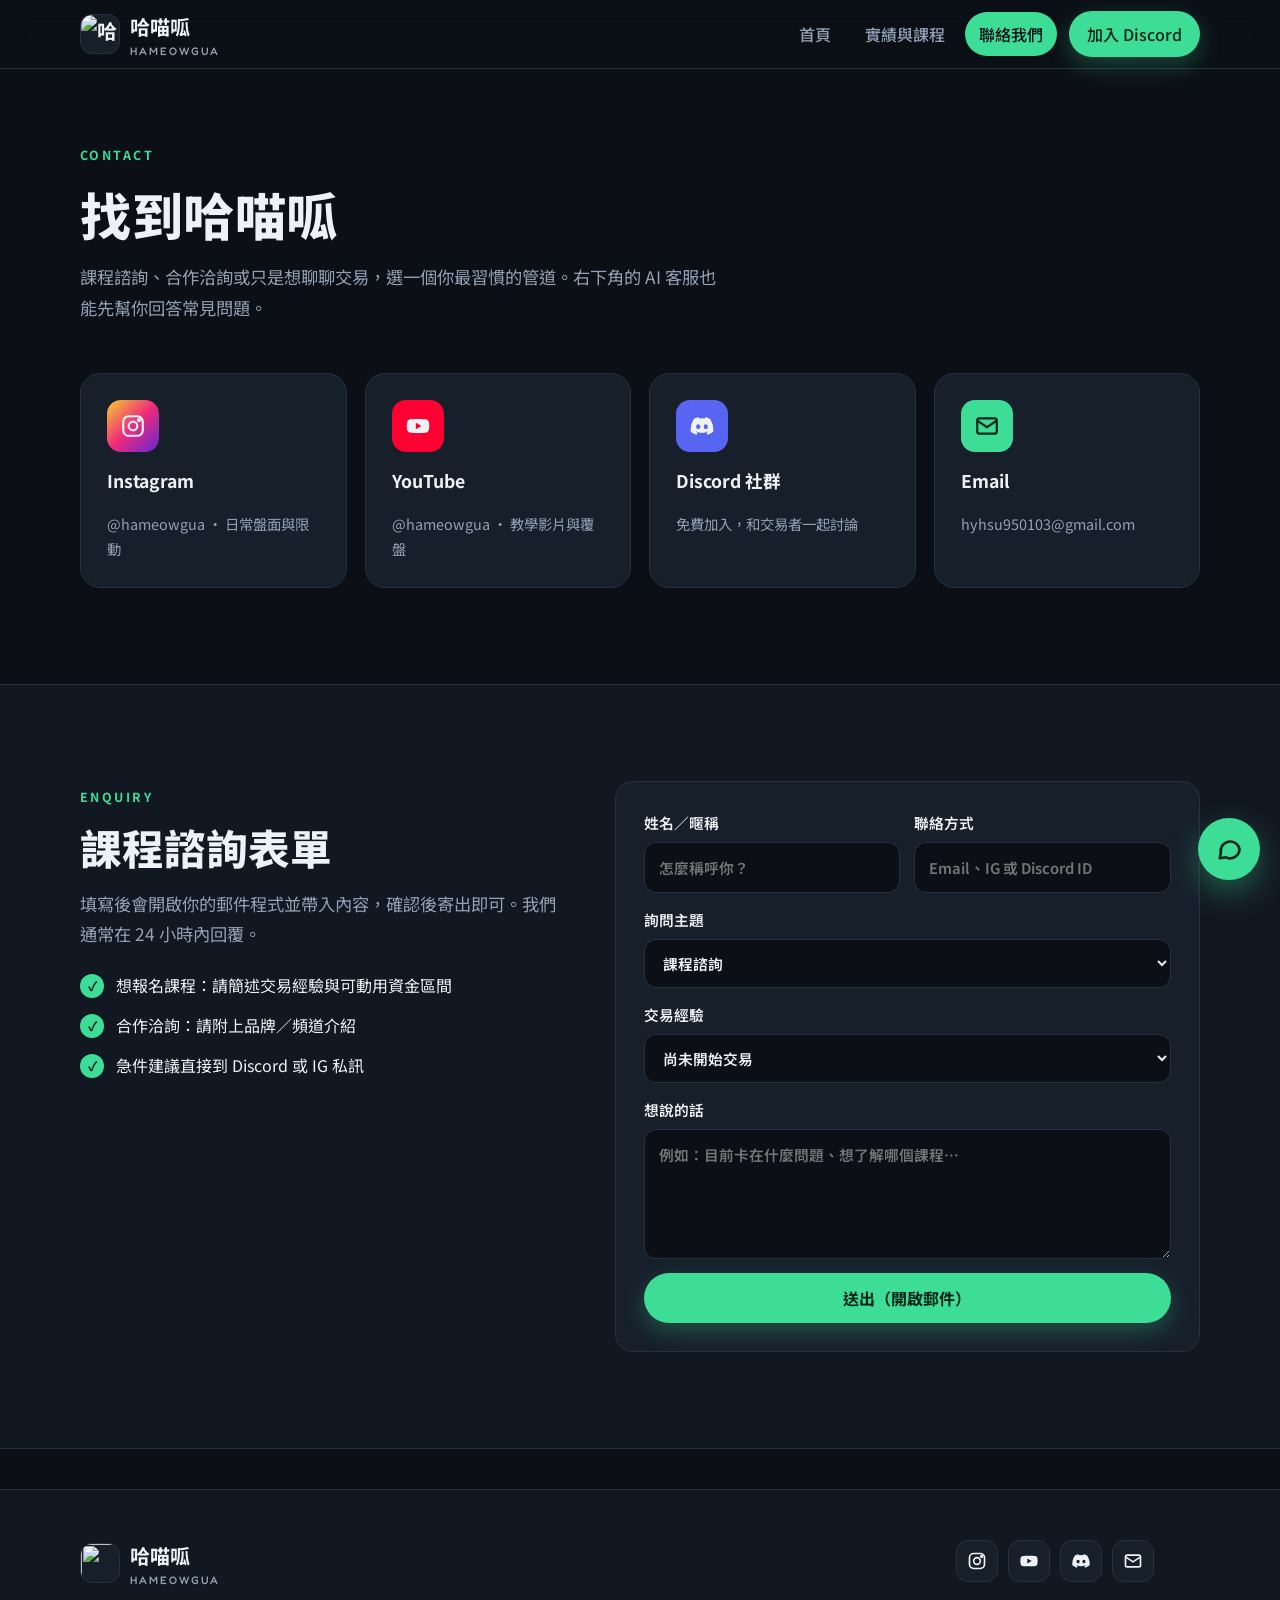
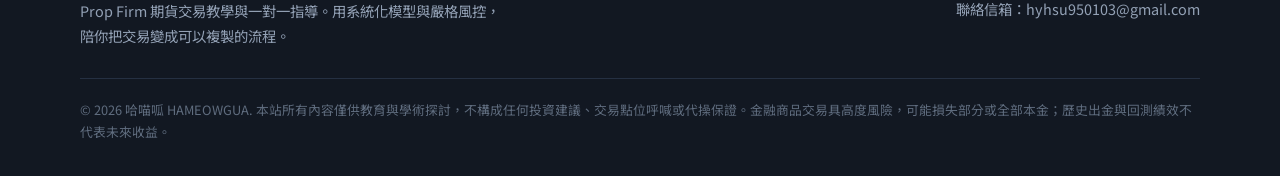
==== contact.html @ 9c4a8acf "v1.0 哈喵呱官網初版：首頁品牌介紹、實績與課程（Shopify Buy Button）、Botpress AI 客服、聯絡與 SNS" ====
<!doctype html>
<html lang="zh-Hant-TW">
<head>
<meta charset="utf-8">
<meta name="viewport" content="width=device-width, initial-scale=1">
<title>聯絡我們｜哈喵呱 HAMEOWGUA</title>
<meta name="description" content="聯絡哈喵呱：Instagram、YouTube、Discord 社群與 Email。課程諮詢與合作洽詢。">
<meta property="og:title" content="聯絡我們｜哈喵呱 HAMEOWGUA">
<meta property="og:description" content="聯絡哈喵呱：Instagram、YouTube、Discord 社群與 Email。課程諮詢與合作洽詢。">
<meta property="og:type" content="website">
<meta name="theme-color" content="#0c1016">
<link rel="icon" href="https://lh3.googleusercontent.com/d/10vGAkyjCVqrekcN_UrfqZpfrV-GQw5OU">
<link rel="preconnect" href="https://fonts.googleapis.com">
<link rel="preconnect" href="https://fonts.gstatic.com" crossorigin>
<link href="https://fonts.googleapis.com/css2?family=Fredoka:wght@600;700&family=Noto+Sans+TC:wght@400;500;700;800&display=swap" rel="stylesheet">
<link rel="stylesheet" href="assets/style.css">
</head>
<body>
<header class="site-header">
  <div class="wrap nav">
    <a class="brand display" href="index.html"><img class="brand-logo" src="assets/img/brand-1.png" alt="哈喵呱 logo" loading="lazy" onerror="this.onerror=null;this.src='https://lh3.googleusercontent.com/d/10vGAkyjCVqrekcN_UrfqZpfrV-GQw5OU'"><span>哈喵呱<small>HAMEOWGUA</small></span></a>
    <button class="nav-toggle" aria-label="選單" aria-expanded="false">☰</button>
    <nav class="nav-links"><a href="index.html">首頁</a><a href="courses.html">實績與課程</a><a href="contact.html" class="active">聯絡我們</a><a class="btn btn-frog" style="padding:9px 18px;margin-left:6px" data-link="discord" target="_blank" rel="noopener">加入 Discord</a></nav>
  </div>
</header>

<main>
<section class="page-hero">
  <div class="wrap reveal">
    <span class="eyebrow">CONTACT</span>
    <h1 class="display">找到哈喵呱</h1>
    <p class="lead">課程諮詢、合作洽詢或只是想聊聊交易，選一個你最習慣的管道。右下角的 AI 客服也能先幫你回答常見問題。</p>
  </div>
</section>

<section style="padding-top:10px">
  <div class="wrap">
    <div class="sns">
      <a class="reveal" data-link="instagram" target="_blank" rel="noopener"><div class="ic ig"><svg viewBox="0 0 24 24" fill="none" stroke="currentColor" stroke-width="2"><rect x="3" y="3" width="18" height="18" rx="5"/><circle cx="12" cy="12" r="4"/><circle cx="17.5" cy="6.5" r="1" fill="currentColor"/></svg></div><b>Instagram</b><span>@hameowgua ・ 日常盤面與限動</span></a>
      <a class="reveal" data-link="youtube" target="_blank" rel="noopener"><div class="ic yt"><svg viewBox="0 0 24 24" fill="currentColor"><path d="M22 8.2a3 3 0 0 0-2.1-2.1C18 5.6 12 5.6 12 5.6s-6 0-7.9.5A3 3 0 0 0 2 8.2 31 31 0 0 0 1.6 12 31 31 0 0 0 2 15.8a3 3 0 0 0 2.1 2.1c1.9.5 7.9.5 7.9.5s6 0 7.9-.5a3 3 0 0 0 2.1-2.1 31 31 0 0 0 .4-3.8 31 31 0 0 0-.4-3.8zM10 15V9l5.2 3z"/></svg></div><b>YouTube</b><span>@hameowgua ・ 教學影片與覆盤</span></a>
      <a class="reveal" data-link="discord" target="_blank" rel="noopener"><div class="ic dc"><svg viewBox="0 0 24 24" fill="currentColor"><path d="M19.3 5.3A17 17 0 0 0 15 4l-.5 1a15.6 15.6 0 0 0-5 0L9 4a17 17 0 0 0-4.3 1.3C2 9.4 1.3 13.3 1.6 17.2A17 17 0 0 0 6.9 20l1.1-1.8a11 11 0 0 1-1.7-.8l.4-.3a12 12 0 0 0 10.6 0l.4.3-1.7.8L17.1 20a17 17 0 0 0 5.3-2.8c.4-4.5-.7-8.4-3.1-11.9zM8.5 14.8c-1 0-1.9-1-1.9-2.2s.8-2.2 1.9-2.2 1.9 1 1.9 2.2-.8 2.2-1.9 2.2zm7 0c-1 0-1.9-1-1.9-2.2s.8-2.2 1.9-2.2 1.9 1 1.9 2.2-.8 2.2-1.9 2.2z"/></svg></div><b>Discord 社群</b><span>免費加入，和交易者一起討論</span></a>
      <a class="reveal" data-link="email"><div class="ic ml"><svg viewBox="0 0 24 24" fill="none" stroke="currentColor" stroke-width="2"><rect x="3" y="5" width="18" height="14" rx="2"/><path d="m3 7 9 6 9-6"/></svg></div><b>Email</b><span data-text="email">hyhsu950103@gmail.com</span></a>
    </div>
  </div>
</section>

<section class="alt">
  <div class="wrap split" style="align-items:start">
    <div class="reveal">
      <span class="eyebrow">ENQUIRY</span>
      <h2 class="h2">課程諮詢表單</h2>
      <p class="lead">填寫後會開啟你的郵件程式並帶入內容，確認後寄出即可。我們通常在 24 小時內回覆。</p>
      <ul class="checks">
        <li>想報名課程：請簡述交易經驗與可動用資金區間</li>
        <li>合作洽詢：請附上品牌／頻道介紹</li>
        <li>急件建議直接到 Discord 或 IG 私訊</li>
      </ul>
    </div>
    <form id="contact-form" class="card form reveal">
      <div class="row">
        <label>姓名／暱稱<input name="name" required placeholder="怎麼稱呼你？"></label>
        <label>聯絡方式<input name="reach" required placeholder="Email、IG 或 Discord ID"></label>
      </div>
      <label>詢問主題
        <select name="topic" id="f-topic">
          <option value="課程諮詢">課程諮詢</option>
          <option value="一對一對沖指導課程">一對一對沖指導課程（NT$64,000）</option>
          <option value="高階交易培訓一對一指導課程">高階交易培訓一對一指導課程（NT$96,000）</option>
          <option value="合作洽詢">合作洽詢</option>
          <option value="其他">其他</option>
        </select>
      </label>
      <label>交易經驗
        <select name="exp">
          <option>尚未開始交易</option>
          <option>1 年以內</option>
          <option>1–3 年</option>
          <option>3 年以上</option>
          <option>已有 Prop Firm 帳號經驗</option>
        </select>
      </label>
      <label>想說的話<textarea name="msg" placeholder="例如：目前卡在什麼問題、想了解哪個課程…"></textarea></label>
      <button class="btn btn-frog btn-block" type="submit">送出（開啟郵件）</button>
    </form>
  </div>
</section>
</main>
<footer class="site-footer">
  <div class="wrap">
    <div class="foot">
      <div>
        <a class="brand display" href="index.html"><img class="brand-logo" src="assets/img/brand-1.png" alt="" loading="lazy" onerror="this.onerror=null;this.src='https://lh3.googleusercontent.com/d/10vGAkyjCVqrekcN_UrfqZpfrV-GQw5OU'"><span>哈喵呱<small>HAMEOWGUA</small></span></a>
        <p>Prop Firm 期貨交易教學與一對一指導。用系統化模型與嚴格風控，陪你把交易變成可以複製的流程。</p>
      </div>
      <div>
        <div class="foot-sns">
          <a data-link="instagram" target="_blank" rel="noopener" aria-label="Instagram"><svg viewBox="0 0 24 24" fill="none" stroke="currentColor" stroke-width="2"><rect x="3" y="3" width="18" height="18" rx="5"/><circle cx="12" cy="12" r="4"/><circle cx="17.5" cy="6.5" r="1" fill="currentColor"/></svg></a>
          <a data-link="youtube" target="_blank" rel="noopener" aria-label="YouTube"><svg viewBox="0 0 24 24" fill="currentColor"><path d="M22 8.2a3 3 0 0 0-2.1-2.1C18 5.6 12 5.6 12 5.6s-6 0-7.9.5A3 3 0 0 0 2 8.2 31 31 0 0 0 1.6 12 31 31 0 0 0 2 15.8a3 3 0 0 0 2.1 2.1c1.9.5 7.9.5 7.9.5s6 0 7.9-.5a3 3 0 0 0 2.1-2.1 31 31 0 0 0 .4-3.8 31 31 0 0 0-.4-3.8zM10 15V9l5.2 3z"/></svg></a>
          <a data-link="discord" target="_blank" rel="noopener" aria-label="Discord"><svg viewBox="0 0 24 24" fill="currentColor"><path d="M19.3 5.3A17 17 0 0 0 15 4l-.5 1a15.6 15.6 0 0 0-5 0L9 4a17 17 0 0 0-4.3 1.3C2 9.4 1.3 13.3 1.6 17.2A17 17 0 0 0 6.9 20l1.1-1.8a11 11 0 0 1-1.7-.8l.4-.3a12 12 0 0 0 10.6 0l.4.3-1.7.8L17.1 20a17 17 0 0 0 5.3-2.8c.4-4.5-.7-8.4-3.1-11.9zM8.5 14.8c-1 0-1.9-1-1.9-2.2s.8-2.2 1.9-2.2 1.9 1 1.9 2.2-.8 2.2-1.9 2.2zm7 0c-1 0-1.9-1-1.9-2.2s.8-2.2 1.9-2.2 1.9 1 1.9 2.2-.8 2.2-1.9 2.2z"/></svg></a>
          <a data-link="email" aria-label="Email"><svg viewBox="0 0 24 24" fill="none" stroke="currentColor" stroke-width="2"><rect x="3" y="5" width="18" height="14" rx="2"/><path d="m3 7 9 6 9-6"/></svg></a>
        </div>
        <p style="margin-top:14px">聯絡信箱：<a data-link="email" data-text="email">hyhsu950103@gmail.com</a></p>
      </div>
    </div>
    <div class="copy">© <span class="year">2026</span> 哈喵呱 HAMEOWGUA. 本站所有內容僅供教育與學術探討，不構成任何投資建議、交易點位呼喊或代操保證。金融商品交易具高度風險，可能損失部分或全部本金；歷史出金與回測績效不代表未來收益。</div>
  </div>
</footer>
<script src="config.js"></script>
<script src="assets/site.js"></script>
</body>
</html>
---- assets/style.css ----
/* 哈喵呱 — shared styles */
:root{
  --ink:#0c1016;
  --ink-2:#121822;
  --panel:#171f2b;
  --line:#253042;
  --text:#eef2f6;
  --muted:#93a1b5;
  --frog:#3ddc97;      /* 呱：上漲綠 */
  --frog-d:#22b679;
  --cat:#ffb547;       /* 喵：暖橘 */
  --red:#ff6b6b;
  --radius:18px;
  --wrap:1160px;
  --shadow:0 18px 50px rgba(0,0,0,.35);
}
*{box-sizing:border-box;margin:0;padding:0}
html{scroll-behavior:smooth}
body{
  font-family:"Noto Sans TC","PingFang TC","Microsoft JhengHei",system-ui,sans-serif;
  background:var(--ink);color:var(--text);line-height:1.75;font-size:16px;
  -webkit-font-smoothing:antialiased;overflow-x:hidden;
}
img{max-width:100%;display:block}
a{color:inherit;text-decoration:none}
.wrap{max-width:var(--wrap);margin:0 auto;padding:0 20px}
.display{font-family:"Fredoka","Noto Sans TC",sans-serif;letter-spacing:.01em}
.mono{font-family:"JetBrains Mono",ui-monospace,monospace}

/* ---------- header ---------- */
.site-header{position:sticky;top:0;z-index:50;background:rgba(12,16,22,.82);backdrop-filter:blur(14px);border-bottom:1px solid var(--line)}
.nav{display:flex;align-items:center;justify-content:space-between;height:68px}
.brand{display:flex;align-items:center;gap:10px;font-weight:700;font-size:1.25rem}
.brand-logo{width:40px;height:40px;border-radius:12px;background:var(--panel);object-fit:contain;border:1px solid var(--line)}
.brand small{display:block;font-size:.68rem;color:var(--muted);font-weight:500;letter-spacing:.18em;line-height:1}
.nav-links{display:flex;gap:6px;align-items:center}
.nav-links a{padding:8px 14px;border-radius:999px;color:var(--muted);font-weight:500;transition:.2s}
.nav-links a:hover{color:var(--text);background:var(--panel)}
.nav-links a.active{color:var(--ink);background:var(--frog)}
.nav-toggle{display:none;background:none;border:1px solid var(--line);color:var(--text);border-radius:10px;width:42px;height:42px;font-size:1.2rem;cursor:pointer}

/* ---------- buttons ---------- */
.btn{display:inline-flex;align-items:center;gap:8px;padding:13px 24px;border-radius:999px;font-weight:700;border:0;cursor:pointer;font-size:1rem;transition:transform .15s,box-shadow .2s,background .2s;font-family:inherit}
.btn:hover{transform:translateY(-2px)}
.btn-frog{background:var(--frog);color:#062417;box-shadow:0 8px 24px rgba(61,220,151,.28)}
.btn-frog:hover{background:#56e8a8}
.btn-cat{background:var(--cat);color:#2b1700;box-shadow:0 8px 24px rgba(255,181,71,.25)}
.btn-ghost{background:transparent;color:var(--text);border:1px solid var(--line)}
.btn-ghost:hover{border-color:var(--frog);color:var(--frog)}
.btn-block{width:100%;justify-content:center}

/* ---------- common sections ---------- */
section{padding:96px 0}
.eyebrow{display:inline-block;color:var(--frog);font-weight:700;letter-spacing:.2em;font-size:.78rem;text-transform:uppercase;margin-bottom:12px}
.h2{font-size:clamp(1.8rem,3.6vw,2.6rem);line-height:1.25;font-weight:800;margin-bottom:16px}
.lead{color:var(--muted);font-size:1.08rem;max-width:640px}
.section-head{margin-bottom:48px}
.section-head.center{text-align:center}
.section-head.center .lead{margin:0 auto}
.alt{background:var(--ink-2);border-top:1px solid var(--line);border-bottom:1px solid var(--line)}
.grid{display:grid;gap:22px}
.g2{grid-template-columns:repeat(2,1fr)}
.g3{grid-template-columns:repeat(3,1fr)}
.g4{grid-template-columns:repeat(4,1fr)}
.card{background:var(--panel);border:1px solid var(--line);border-radius:var(--radius);padding:28px}
.tag{display:inline-block;padding:3px 12px;border-radius:999px;font-size:.78rem;font-weight:700;background:rgba(61,220,151,.12);color:var(--frog);border:1px solid rgba(61,220,151,.3)}
.tag.cat{background:rgba(255,181,71,.12);color:var(--cat);border-color:rgba(255,181,71,.3)}

/* ---------- hero ---------- */
.hero{position:relative;padding:80px 0 90px;overflow:hidden}
.hero::before{content:"";position:absolute;inset:0;background:
  radial-gradient(600px 400px at 85% 30%,rgba(61,220,151,.16),transparent 60%),
  radial-gradient(500px 360px at 10% 90%,rgba(255,181,71,.12),transparent 60%);pointer-events:none}
.candles{position:absolute;inset:auto 0 0 0;height:180px;opacity:.18;pointer-events:none}
.hero-grid{position:relative;display:grid;grid-template-columns:1.1fr .9fr;gap:40px;align-items:center}
.hero h1{font-size:clamp(2.4rem,6vw,4.4rem);line-height:1.1;font-weight:800;margin:14px 0 20px}
.hero h1 .frog{color:var(--frog)}
.hero h1 .cat{color:var(--cat)}
.hero p.lead{font-size:1.15rem;margin-bottom:30px}
.hero-ctas{display:flex;gap:12px;flex-wrap:wrap}
.hero-art{position:relative;aspect-ratio:1/1;max-width:480px;justify-self:center;width:100%}
.hero-art .blob{position:absolute;inset:8%;border-radius:42% 58% 55% 45%/48% 42% 58% 52%;background:linear-gradient(145deg,#1c2a3a,#13202c);border:1px solid var(--line);box-shadow:var(--shadow)}
.hero-art img{position:absolute;inset:0;width:100%;height:100%;object-fit:contain;filter:drop-shadow(0 20px 30px rgba(0,0,0,.45))}
.hero-art .chip{position:absolute;background:var(--panel);border:1px solid var(--line);border-radius:14px;padding:10px 14px;font-size:.85rem;box-shadow:var(--shadow);white-space:nowrap}
.hero-art .chip b{display:block;font-size:1.15rem}
.chip.c1{left:-4%;top:14%}.chip.c1 b{color:var(--frog)}
.chip.c2{right:-2%;bottom:16%}.chip.c2 b{color:var(--cat)}

/* ---------- stats strip ---------- */
.stats{display:grid;grid-template-columns:repeat(4,1fr);gap:1px;background:var(--line);border:1px solid var(--line);border-radius:var(--radius);overflow:hidden}
.stat{background:var(--panel);padding:26px 22px}
.stat .num{font-size:2rem;font-weight:800;line-height:1.1}
.stat .num.up{color:var(--frog)}
.stat .label{color:var(--muted);font-size:.9rem;margin-top:6px}
.firm-row{display:flex;flex-wrap:wrap;gap:10px;margin-top:6px}
.firm-row span{font-weight:700;font-size:.9rem;padding:4px 10px;border:1px solid var(--line);border-radius:8px;color:var(--text)}

/* ---------- pillars ---------- */
.pillar .ico{width:52px;height:52px;border-radius:14px;display:grid;place-items:center;background:rgba(61,220,151,.12);color:var(--frog);font-size:1.5rem;margin-bottom:18px}
.pillar:nth-child(2) .ico{background:rgba(255,181,71,.12);color:var(--cat)}
.pillar h3{font-size:1.2rem;margin-bottom:8px}
.pillar p{color:var(--muted)}

/* ---------- story split ---------- */
.split{display:grid;grid-template-columns:.9fr 1.1fr;gap:56px;align-items:center}
.split-img{border-radius:24px;background:var(--panel);border:1px solid var(--line);padding:24px;aspect-ratio:4/5;display:grid;place-items:center}
.split-img img{max-height:100%;object-fit:contain}
.checks{list-style:none;margin-top:22px;display:grid;gap:12px}
.checks li{display:flex;gap:12px;align-items:flex-start}
.checks li::before{content:"✓";flex:none;width:24px;height:24px;border-radius:50%;background:var(--frog);color:#062417;font-weight:800;display:grid;place-items:center;font-size:.8rem;margin-top:3px}

/* ---------- method chips ---------- */
.method{display:flex;gap:16px;align-items:flex-start}
.method .k{flex:none;font-weight:800;font-size:.95rem;width:64px;height:64px;border-radius:16px;display:grid;place-items:center;background:var(--ink);border:1px solid var(--line);color:var(--frog)}
.method h4{font-size:1.08rem;margin-bottom:4px}
.method p{color:var(--muted);font-size:.95rem}

/* ---------- visual gallery ---------- */
.visuals{display:grid;grid-template-columns:repeat(3,1fr);gap:18px}
.visuals figure{background:var(--panel);border:1px solid var(--line);border-radius:var(--radius);overflow:hidden;aspect-ratio:1/1;display:grid;place-items:center;cursor:zoom-in}
.visuals img{width:100%;height:100%;object-fit:cover;transition:transform .4s}
.visuals figure:hover img{transform:scale(1.04)}

/* ---------- CTA band ---------- */
.cta-band{border-radius:28px;padding:56px;background:linear-gradient(120deg,#163a2c,#1a2433 55%,#3a2a12);border:1px solid var(--line);display:flex;justify-content:space-between;align-items:center;gap:30px;flex-wrap:wrap}
.cta-band h2{font-size:clamp(1.6rem,3vw,2.2rem);line-height:1.3}
.cta-band p{color:#c9d3df;margin-top:6px}

/* ---------- page hero (inner) ---------- */
.page-hero{padding:70px 0 40px;position:relative}
.page-hero h1{font-size:clamp(2rem,4.6vw,3.2rem);font-weight:800;line-height:1.2;margin:8px 0 14px}

/* ---------- proof gallery ---------- */
.tabs{display:flex;gap:8px;flex-wrap:wrap;margin-bottom:26px}
.tab{padding:8px 18px;border-radius:999px;border:1px solid var(--line);background:transparent;color:var(--muted);font-weight:600;cursor:pointer;font-family:inherit;font-size:.95rem}
.tab.active{background:var(--text);color:var(--ink);border-color:var(--text)}
.proofs{display:grid;grid-template-columns:repeat(4,1fr);gap:16px}
.proof{background:var(--panel);border:1px solid var(--line);border-radius:16px;overflow:hidden;cursor:zoom-in;display:flex;flex-direction:column;transition:border-color .2s,transform .2s}
.proof:hover{border-color:var(--frog);transform:translateY(-3px)}
.proof .thumb{aspect-ratio:4/3;background:#0a0e13;overflow:hidden}
.proof .thumb img{width:100%;height:100%;object-fit:cover;object-position:top}
.proof .meta{padding:12px 14px}
.proof .meta b{display:block;font-size:.98rem}
.proof .meta span{color:var(--muted);font-size:.82rem}
.proof.wide{grid-column:span 2}
.proof.wide .thumb{aspect-ratio:8/4.9}
.proof[hidden]{display:none}
.note{color:var(--muted);font-size:.85rem;margin-top:18px}

/* ---------- courses ---------- */
.courses{display:grid;grid-template-columns:repeat(2,1fr);gap:26px;align-items:stretch}
.course{position:relative;display:flex;flex-direction:column;background:var(--panel);border:1px solid var(--line);border-radius:24px;padding:34px}
.course.featured{border-color:rgba(255,181,71,.55);box-shadow:0 0 0 1px rgba(255,181,71,.25),var(--shadow)}
.course .ribbon{position:absolute;top:-13px;right:26px;background:var(--cat);color:#2b1700;font-weight:800;font-size:.8rem;padding:4px 14px;border-radius:999px}
.course h3{font-size:1.45rem;margin:12px 0 6px}
.course .sub{color:var(--muted);font-size:.95rem}
.price{display:flex;align-items:baseline;gap:6px;margin:22px 0 4px}
.price b{font-size:2.4rem;font-weight:800;line-height:1}
.price span{color:var(--muted)}
.course ul{list-style:none;display:grid;gap:10px;margin:20px 0 26px;flex:1}
.course li{display:flex;gap:10px;align-items:flex-start;font-size:.97rem}
.course li::before{content:"";flex:none;width:8px;height:8px;border-radius:2px;background:var(--frog);margin-top:10px;transform:rotate(45deg)}
.course.featured li::before{background:var(--cat)}
.buy-slot{min-height:52px}
.buy-slot .shopify-buy-frame{max-width:100%!important}

/* ---------- threshold ---------- */
.tiers{display:grid;grid-template-columns:repeat(3,1fr);gap:16px}
.tier{border-radius:16px;padding:22px;border:1px solid var(--line);background:var(--ink)}
.tier .t{font-size:.85rem;color:var(--muted)}
.tier .v{font-size:1.7rem;font-weight:800;margin:4px 0}
.tier p{color:var(--muted);font-size:.9rem}
.tier.min .v{color:var(--red)}
.tier.rec .v{color:var(--cat)}
.tier.com .v{color:var(--frog)}

/* ---------- steps ---------- */
.steps{display:grid;grid-template-columns:repeat(5,1fr);gap:14px;counter-reset:s}
.step{background:var(--panel);border:1px solid var(--line);border-radius:16px;padding:22px 18px;position:relative}
.step::before{counter-increment:s;content:"0" counter(s);font-weight:800;color:var(--frog);font-size:1.4rem;display:block;margin-bottom:6px}
.step h4{font-size:1rem;margin-bottom:4px}
.step p{color:var(--muted);font-size:.88rem}

/* ---------- faq ---------- */
.faq{max-width:820px;margin:0 auto;display:grid;gap:12px}
.faq details{background:var(--panel);border:1px solid var(--line);border-radius:14px;padding:4px 22px}
.faq summary{cursor:pointer;font-weight:700;padding:16px 0;list-style:none;display:flex;justify-content:space-between;gap:12px}
.faq summary::-webkit-details-marker{display:none}
.faq summary::after{content:"+";color:var(--frog);font-size:1.3rem;line-height:1}
.faq details[open] summary::after{content:"–"}
.faq details p{color:var(--muted);padding:0 0 18px}

/* ---------- disclaimer ---------- */
.disclaimer{border:1px solid rgba(255,107,107,.35);background:rgba(255,107,107,.06);border-radius:18px;padding:26px 28px}
.disclaimer h3{color:var(--red);font-size:1.05rem;margin-bottom:10px}
.disclaimer ol{padding-left:20px;color:#c8d0da;font-size:.93rem;display:grid;gap:6px}

/* ---------- contact ---------- */
.sns{display:grid;grid-template-columns:repeat(4,1fr);gap:18px}
.sns a{display:flex;flex-direction:column;gap:14px;background:var(--panel);border:1px solid var(--line);border-radius:20px;padding:26px;transition:.2s}
.sns a:hover{transform:translateY(-4px);border-color:var(--frog)}
.sns .ic{width:52px;height:52px;border-radius:14px;display:grid;place-items:center}
.sns .ic svg{width:26px;height:26px}
.sns b{font-size:1.1rem}
.sns span{color:var(--muted);font-size:.9rem;word-break:break-all}
.ic.ig{background:linear-gradient(135deg,#f9ce34,#ee2a7b,#6228d7)}
.ic.yt{background:#ff0033}
.ic.dc{background:#5865f2}
.ic.ml{background:var(--frog);color:#062417}
.form{display:grid;gap:14px}
.form label{font-weight:600;font-size:.92rem;display:grid;gap:6px}
.form input,.form select,.form textarea{width:100%;background:var(--ink);border:1px solid var(--line);color:var(--text);border-radius:12px;padding:12px 14px;font:inherit}
.form input:focus,.form select:focus,.form textarea:focus{outline:2px solid var(--frog);outline-offset:1px;border-color:transparent}
.form textarea{min-height:130px;resize:vertical}
.form .row{display:grid;grid-template-columns:1fr 1fr;gap:14px}

/* ---------- footer ---------- */
.site-footer{border-top:1px solid var(--line);padding:50px 0 34px;margin-top:40px;background:var(--ink-2)}
.foot{display:flex;justify-content:space-between;gap:30px;flex-wrap:wrap}
.foot p{color:var(--muted);font-size:.9rem;max-width:420px;margin-top:12px}
.foot-sns{display:flex;gap:10px}
.foot-sns a{width:42px;height:42px;border-radius:12px;display:grid;place-items:center;background:var(--panel);border:1px solid var(--line);transition:.2s}
.foot-sns a:hover{border-color:var(--frog);color:var(--frog)}
.foot-sns svg{width:20px;height:20px}
.copy{color:#5f6c7e;font-size:.8rem;margin-top:30px;border-top:1px solid var(--line);padding-top:20px;line-height:1.7}

/* ---------- lightbox ---------- */
.lightbox{position:fixed;inset:0;z-index:200;background:rgba(5,8,12,.92);display:none;align-items:center;justify-content:center;padding:24px}
.lightbox.open{display:flex}
.lightbox img{max-height:88vh;max-width:min(1100px,94vw);border-radius:12px;object-fit:contain}
.lightbox button{position:absolute;top:18px;right:18px;width:46px;height:46px;border-radius:50%;border:1px solid var(--line);background:var(--panel);color:var(--text);font-size:1.4rem;cursor:pointer}

/* ---------- fallback chat ---------- */
.chat-fab{position:fixed;right:20px;bottom:20px;z-index:120;width:62px;height:62px;border-radius:50%;border:0;cursor:pointer;background:var(--frog);color:#062417;box-shadow:0 12px 30px rgba(61,220,151,.35);display:grid;place-items:center}
.chat-fab svg{width:28px;height:28px}
.chat-panel{position:fixed;right:20px;bottom:94px;z-index:120;width:min(340px,calc(100vw - 40px));background:var(--panel);border:1px solid var(--line);border-radius:20px;box-shadow:var(--shadow);overflow:hidden;display:none}
.chat-panel.open{display:block}
.chat-panel header{background:linear-gradient(120deg,#163a2c,#1a2433);padding:16px 18px;display:flex;align-items:center;gap:10px}
.chat-panel header img{width:38px;height:38px;border-radius:10px;object-fit:contain;background:var(--ink)}
.chat-panel header b{display:block}
.chat-panel header span{font-size:.8rem;color:var(--muted)}
.chat-body{padding:16px 18px;display:grid;gap:10px}
.bubble{background:var(--ink);border:1px solid var(--line);border-radius:14px 14px 14px 4px;padding:10px 14px;font-size:.92rem}
.quick{display:grid;gap:8px;margin-top:4px}
.quick a{padding:10px 14px;border-radius:12px;border:1px solid var(--line);font-size:.92rem;font-weight:600;transition:.2s}
.quick a:hover{border-color:var(--frog);color:var(--frog)}

/* ---------- reveal ---------- */
.reveal{opacity:0;transform:translateY(18px);transition:opacity .7s ease,transform .7s ease}
.reveal.in{opacity:1;transform:none}
@media (prefers-reduced-motion:reduce){.reveal{opacity:1;transform:none;transition:none}html{scroll-behavior:auto}}

/* ---------- responsive ---------- */
@media (max-width:980px){
  .hero-grid,.split{grid-template-columns:1fr}
  .hero-art{max-width:360px;order:-1}
  .g3,.visuals{grid-template-columns:1fr 1fr}
  .g4,.stats,.sns{grid-template-columns:1fr 1fr}
  .proofs{grid-template-columns:1fr 1fr}
  .courses{grid-template-columns:1fr}
  .steps{grid-template-columns:1fr 1fr}
  .split-img{aspect-ratio:auto;max-height:420px}
}
@media (max-width:720px){
  section{padding:68px 0}
  .nav-toggle{display:block}
  .nav-links{position:absolute;top:68px;left:0;right:0;flex-direction:column;align-items:stretch;background:var(--ink);border-bottom:1px solid var(--line);padding:12px 16px 18px;display:none}
  .nav-links.open{display:flex}
  .nav-links a{padding:12px 16px}
  .wrap{padding:0 16px}
  .g2,.g3,.visuals,.tiers{grid-template-columns:1fr}
  .proof.wide{grid-column:span 2}
  .cta-band{padding:34px 26px}
  .course{padding:26px}
  .form .row{grid-template-columns:1fr}
  .chip.c1{left:0}.chip.c2{right:0}
}
@media (max-width:460px){
  .stats,.sns,.proofs,.steps{grid-template-columns:1fr}
  .proof.wide{grid-column:auto}
}
/* fixes */
.nav-links a.btn-frog,.nav-links a.btn-frog:hover{color:#062417;background:var(--frog)}
.hero h1{font-size:clamp(2.3rem,5.2vw,3.9rem)}
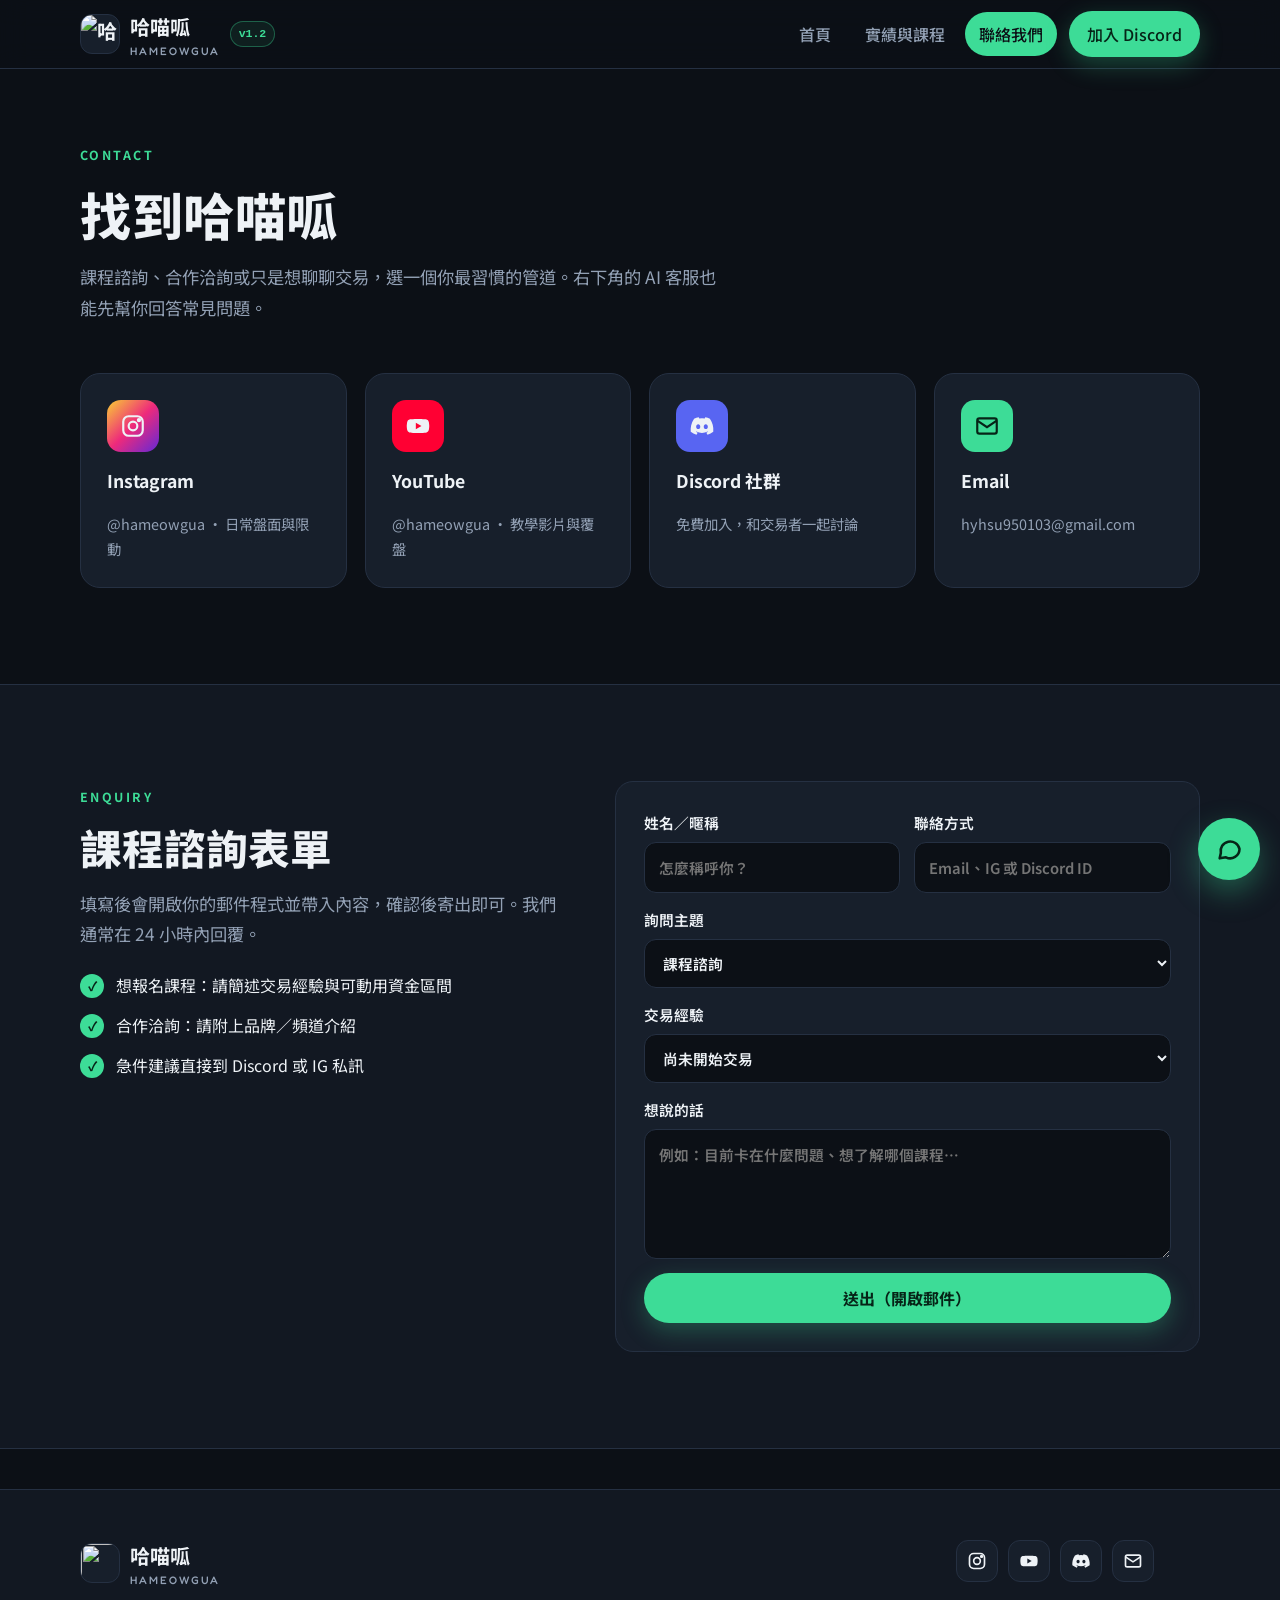
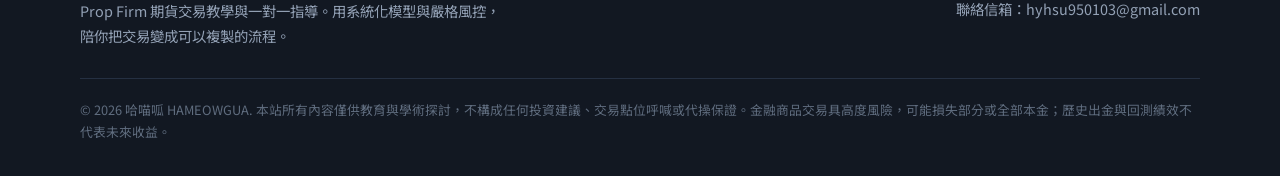
==== commit ee9218b4: "v1.2 新增版本標示、新版更新提示、點版本即更新；資源加版本號避免快取" ====
--- a/contact.html
+++ b/contact.html
@@ -9,16 +9,18 @@
 <meta property="og:description" content="聯絡哈喵呱：Instagram、YouTube、Discord 社群與 Email。課程諮詢與合作洽詢。">
 <meta property="og:type" content="website">
 <meta name="theme-color" content="#0c1016">
+<meta name="site-version" content="1.2">
 <link rel="icon" href="https://lh3.googleusercontent.com/d/10vGAkyjCVqrekcN_UrfqZpfrV-GQw5OU">
 <link rel="preconnect" href="https://fonts.googleapis.com">
 <link rel="preconnect" href="https://fonts.gstatic.com" crossorigin>
 <link href="https://fonts.googleapis.com/css2?family=Fredoka:wght@600;700&family=Noto+Sans+TC:wght@400;500;700;800&display=swap" rel="stylesheet">
-<link rel="stylesheet" href="assets/style.css">
+<link rel="stylesheet" href="assets/style.css?v=1.2">
 </head>
 <body>
 <header class="site-header">
   <div class="wrap nav">
     <a class="brand display" href="index.html"><img class="brand-logo" src="assets/img/brand-1.png" alt="哈喵呱 logo" loading="lazy" onerror="this.onerror=null;this.src='https://lh3.googleusercontent.com/d/10vGAkyjCVqrekcN_UrfqZpfrV-GQw5OU'"><span>哈喵呱<small>HAMEOWGUA</small></span></a>
+    <button type="button" class="ver-badge" title="點一下檢查並更新到最新版本">v1.2</button>
     <button class="nav-toggle" aria-label="選單" aria-expanded="false">☰</button>
     <nav class="nav-links"><a href="index.html">首頁</a><a href="courses.html">實績與課程</a><a href="contact.html" class="active">聯絡我們</a><a class="btn btn-frog" style="padding:9px 18px;margin-left:6px" data-link="discord" target="_blank" rel="noopener">加入 Discord</a></nav>
   </div>
@@ -105,7 +107,7 @@
     <div class="copy">© <span class="year">2026</span> 哈喵呱 HAMEOWGUA. 本站所有內容僅供教育與學術探討，不構成任何投資建議、交易點位呼喊或代操保證。金融商品交易具高度風險，可能損失部分或全部本金；歷史出金與回測績效不代表未來收益。</div>
   </div>
 </footer>
-<script src="config.js"></script>
-<script src="assets/site.js"></script>
+<script src="config.js?v=1.2"></script>
+<script src="assets/site.js?v=1.2"></script>
 </body>
 </html>
--- a/assets/style.css
+++ b/assets/style.css
@@ -281,4 +281,17 @@
 }
 /* fixes */
 .nav-links a.btn-frog,.nav-links a.btn-frog:hover{color:#062417;background:var(--frog)}
-.hero h1{font-size:clamp(2.3rem,5.2vw,3.9rem)}
+.hero h1{font-size:clamp(2.2rem,4.6vw,3.4rem)}
+
+/* ---------- version badge & update bar ---------- */
+.ver-badge{margin-right:auto;margin-left:10px;font-family:"JetBrains Mono",ui-monospace,monospace;font-size:.72rem;font-weight:700;color:var(--frog);border:1px solid rgba(61,220,151,.35);background:rgba(61,220,151,.08);padding:2px 8px;border-radius:999px;line-height:1.5}
+.update-bar{position:fixed;left:50%;top:80px;z-index:300;transform:translate(-50%,-20px);opacity:0;transition:.35s;width:min(560px,calc(100vw - 32px));background:var(--panel);border:1px solid var(--frog);border-radius:16px;box-shadow:var(--shadow);padding:14px 16px;display:flex;gap:14px;align-items:center;justify-content:space-between;flex-wrap:wrap}
+.update-bar.show{transform:translate(-50%,0);opacity:1}
+.ub-text b{display:block}
+.ub-text span{color:var(--muted);font-size:.85rem}
+.ub-actions{display:flex;gap:8px}
+.ub-actions .btn{padding:9px 16px;font-size:.9rem}
+button.ver-badge{cursor:pointer;font:inherit;font-family:"JetBrains Mono",ui-monospace,monospace;font-size:.72rem;font-weight:700;transition:.2s}
+button.ver-badge:hover{background:var(--frog);color:#062417}
+.ver-toast{position:fixed;left:50%;top:80px;z-index:300;transform:translate(-50%,-12px);opacity:0;transition:.3s;background:var(--panel);border:1px solid var(--line);border-radius:12px;padding:10px 16px;font-size:.9rem;box-shadow:var(--shadow)}
+.ver-toast.show{transform:translate(-50%,0);opacity:1}
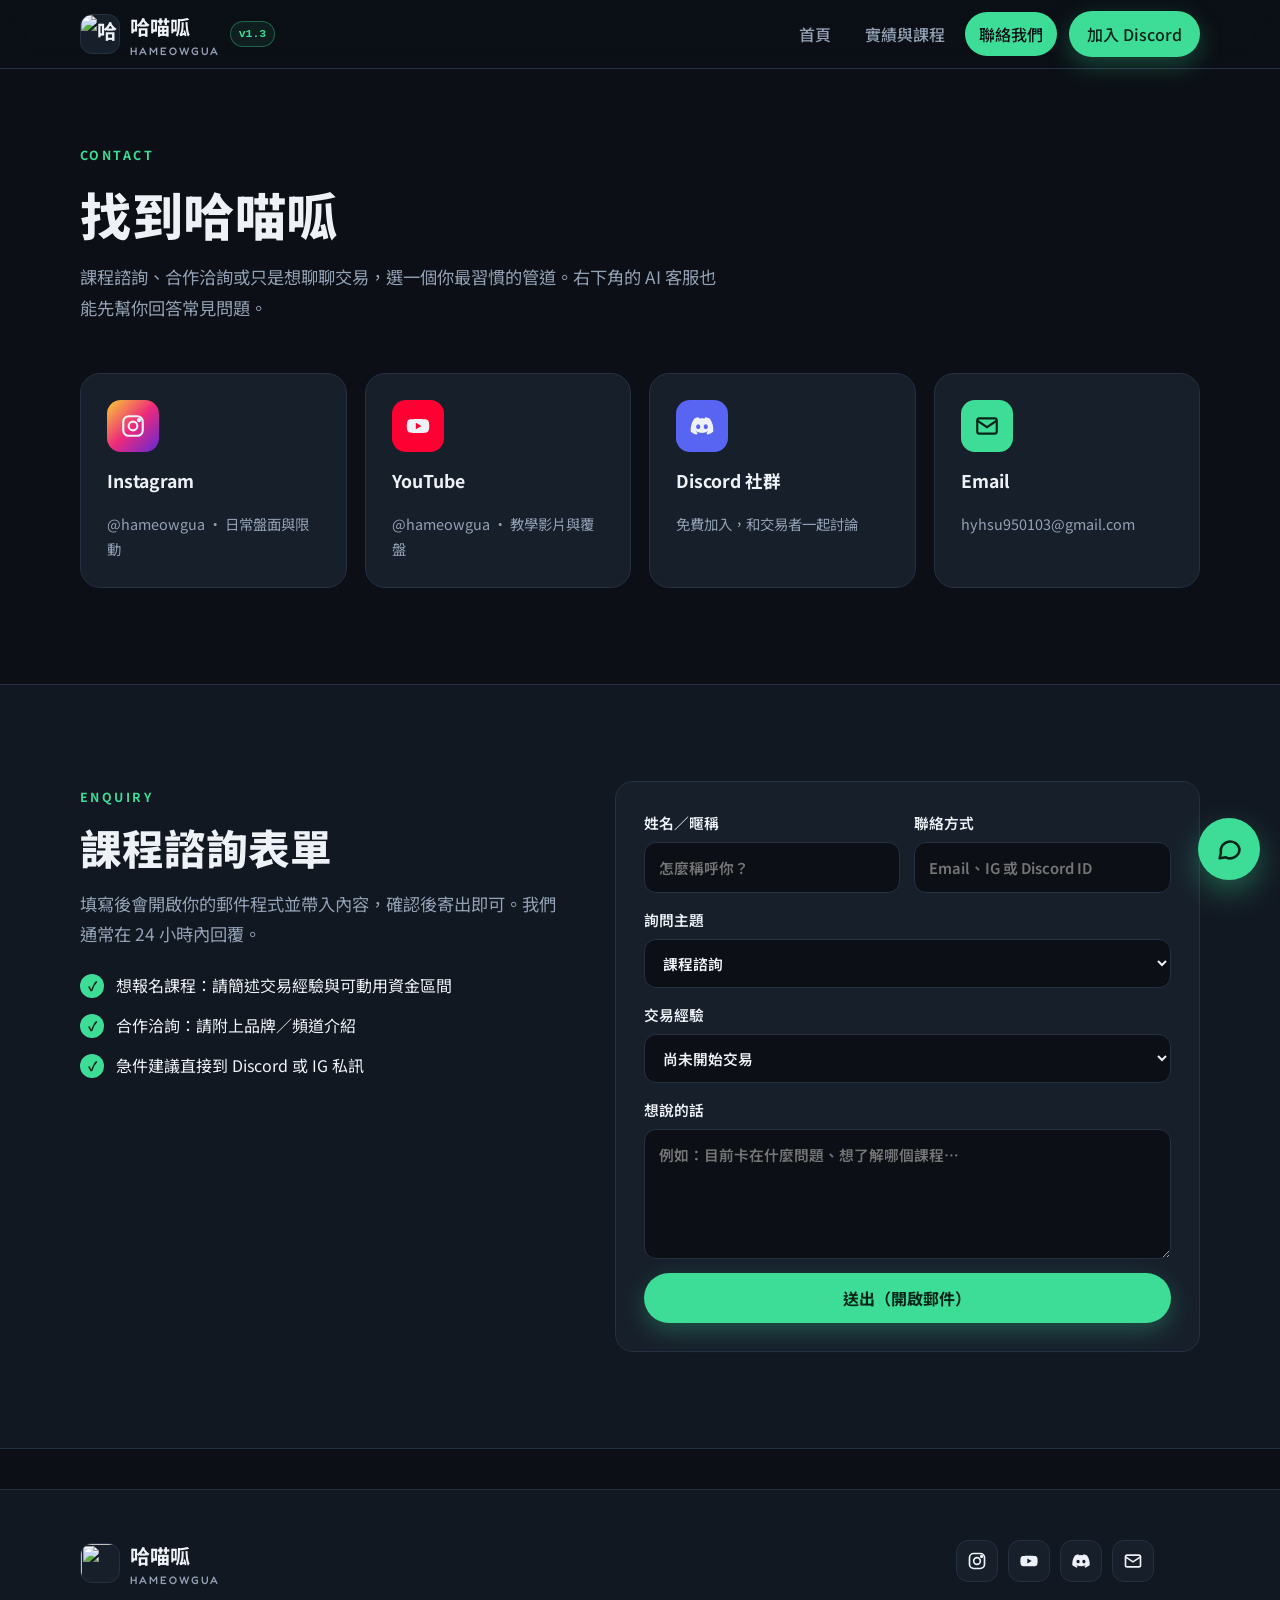
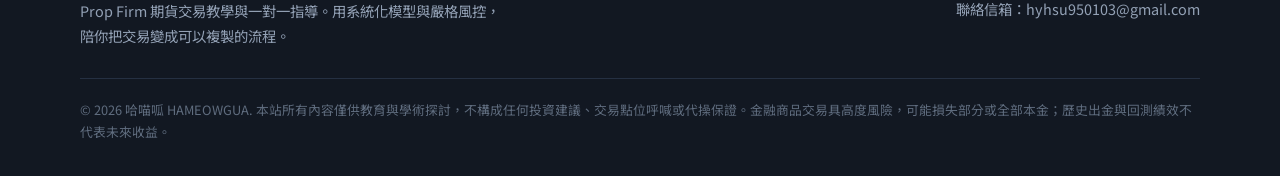
==== commit 2f045ac4: "v1.3 啟用 Botpress AI 客服（哈喵呱小幫手）" ====
--- a/contact.html
+++ b/contact.html
@@ -9,18 +9,18 @@
 <meta property="og:description" content="聯絡哈喵呱：Instagram、YouTube、Discord 社群與 Email。課程諮詢與合作洽詢。">
 <meta property="og:type" content="website">
 <meta name="theme-color" content="#0c1016">
-<meta name="site-version" content="1.2">
+<meta name="site-version" content="1.3">
 <link rel="icon" href="https://lh3.googleusercontent.com/d/10vGAkyjCVqrekcN_UrfqZpfrV-GQw5OU">
 <link rel="preconnect" href="https://fonts.googleapis.com">
 <link rel="preconnect" href="https://fonts.gstatic.com" crossorigin>
 <link href="https://fonts.googleapis.com/css2?family=Fredoka:wght@600;700&family=Noto+Sans+TC:wght@400;500;700;800&display=swap" rel="stylesheet">
-<link rel="stylesheet" href="assets/style.css?v=1.2">
+<link rel="stylesheet" href="assets/style.css?v=1.3">
 </head>
 <body>
 <header class="site-header">
   <div class="wrap nav">
     <a class="brand display" href="index.html"><img class="brand-logo" src="assets/img/brand-1.png" alt="哈喵呱 logo" loading="lazy" onerror="this.onerror=null;this.src='https://lh3.googleusercontent.com/d/10vGAkyjCVqrekcN_UrfqZpfrV-GQw5OU'"><span>哈喵呱<small>HAMEOWGUA</small></span></a>
-    <button type="button" class="ver-badge" title="點一下檢查並更新到最新版本">v1.2</button>
+    <button type="button" class="ver-badge" title="點一下檢查並更新到最新版本">v1.3</button>
     <button class="nav-toggle" aria-label="選單" aria-expanded="false">☰</button>
     <nav class="nav-links"><a href="index.html">首頁</a><a href="courses.html">實績與課程</a><a href="contact.html" class="active">聯絡我們</a><a class="btn btn-frog" style="padding:9px 18px;margin-left:6px" data-link="discord" target="_blank" rel="noopener">加入 Discord</a></nav>
   </div>
@@ -107,7 +107,7 @@
     <div class="copy">© <span class="year">2026</span> 哈喵呱 HAMEOWGUA. 本站所有內容僅供教育與學術探討，不構成任何投資建議、交易點位呼喊或代操保證。金融商品交易具高度風險，可能損失部分或全部本金；歷史出金與回測績效不代表未來收益。</div>
   </div>
 </footer>
-<script src="config.js?v=1.2"></script>
-<script src="assets/site.js?v=1.2"></script>
+<script src="config.js?v=1.3"></script>
+<script src="assets/site.js?v=1.3"></script>
 </body>
 </html>
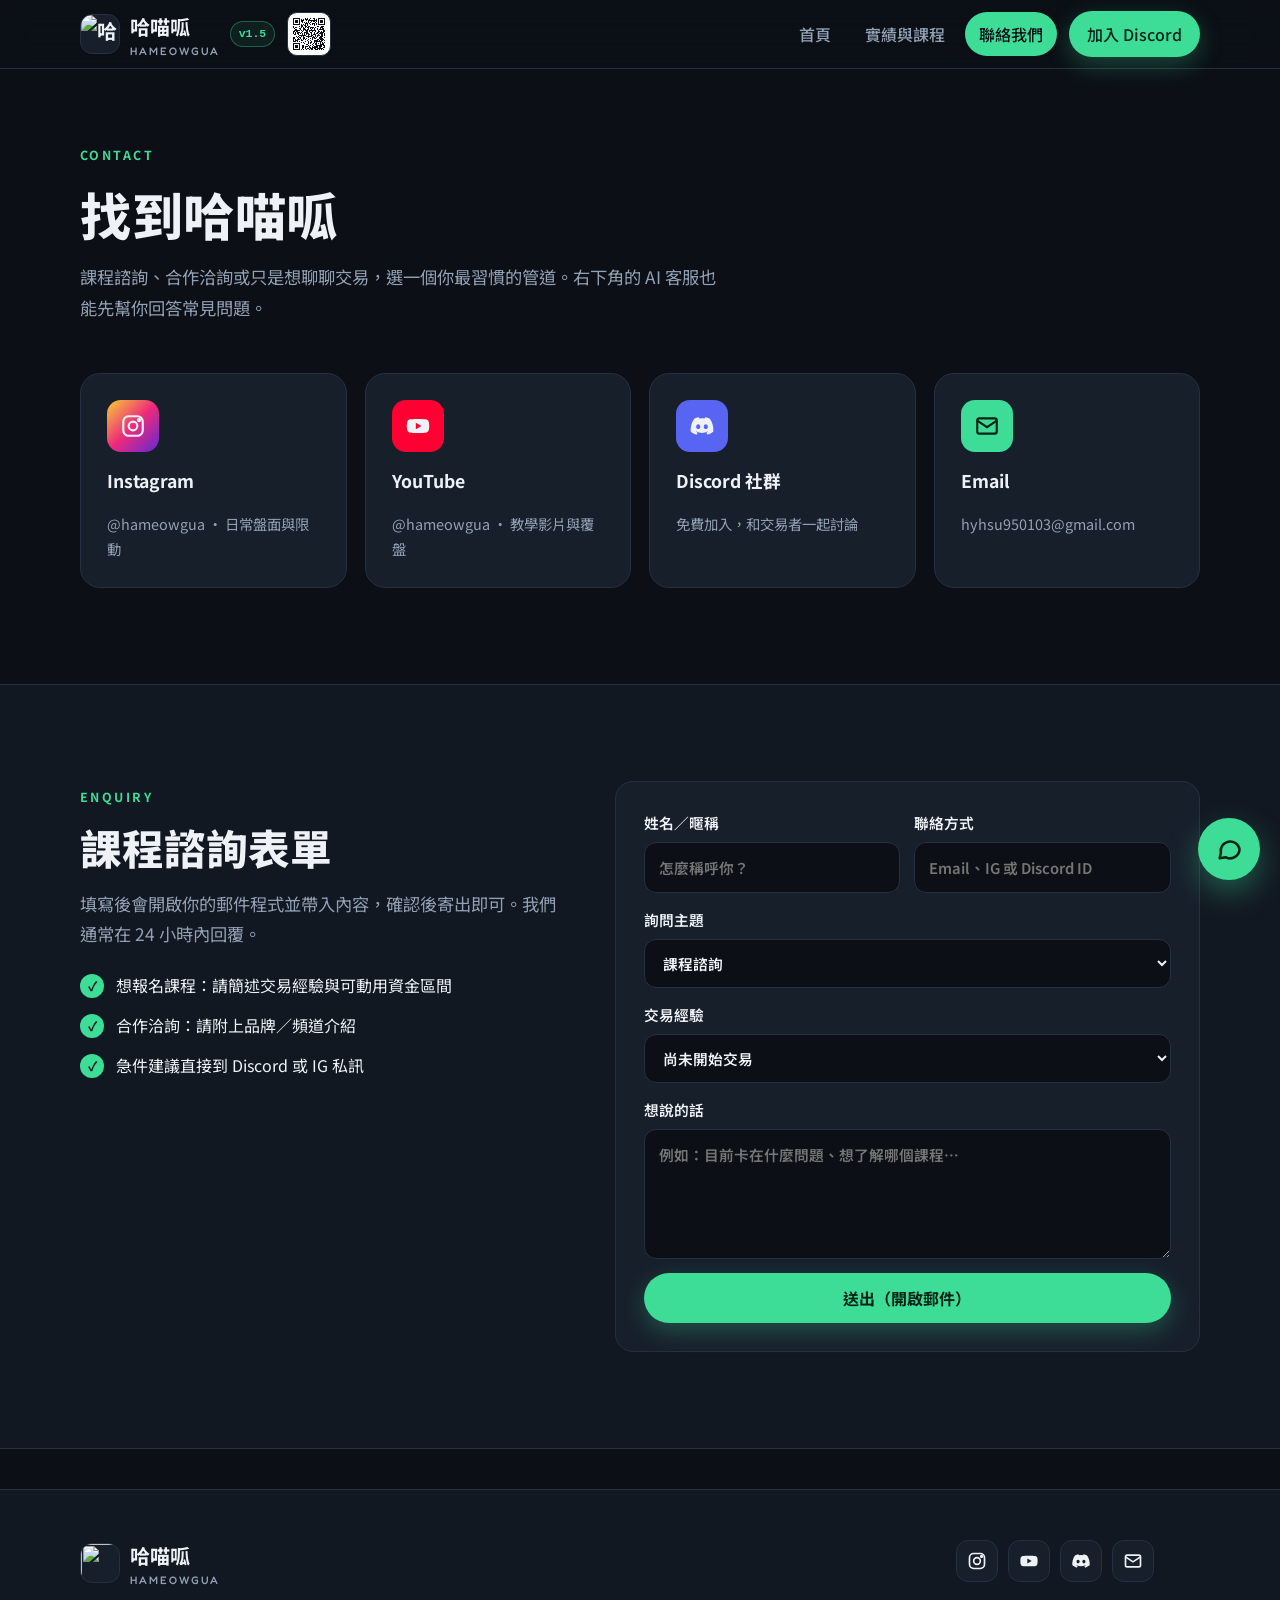
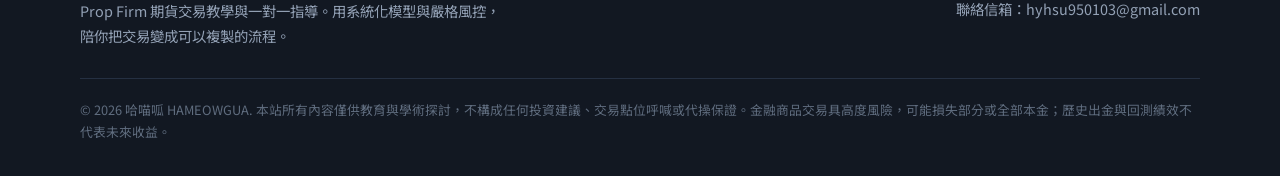
==== commit 6a6800f9: "v1.5 PWA：可安裝成 App、離線瀏覽、App 圖示與捷徑" ====
--- a/contact.html
+++ b/contact.html
@@ -9,20 +9,27 @@
 <meta property="og:description" content="聯絡哈喵呱：Instagram、YouTube、Discord 社群與 Email。課程諮詢與合作洽詢。">
 <meta property="og:type" content="website">
 <meta name="theme-color" content="#0c1016">
-<meta name="site-version" content="1.3">
-<link rel="icon" href="https://lh3.googleusercontent.com/d/10vGAkyjCVqrekcN_UrfqZpfrV-GQw5OU">
+<meta name="site-version" content="1.5">
+<link rel="icon" type="image/png" sizes="32x32" href="assets/icons/favicon-32.png">
+<link rel="manifest" href="manifest.webmanifest">
+<link rel="apple-touch-icon" href="assets/icons/apple-touch-icon.png">
+<meta name="apple-mobile-web-app-capable" content="yes">
+<meta name="mobile-web-app-capable" content="yes">
+<meta name="apple-mobile-web-app-title" content="哈喵呱">
+<meta name="apple-mobile-web-app-status-bar-style" content="black-translucent">
 <link rel="preconnect" href="https://fonts.googleapis.com">
 <link rel="preconnect" href="https://fonts.gstatic.com" crossorigin>
 <link href="https://fonts.googleapis.com/css2?family=Fredoka:wght@600;700&family=Noto+Sans+TC:wght@400;500;700;800&display=swap" rel="stylesheet">
-<link rel="stylesheet" href="assets/style.css?v=1.3">
+<link rel="stylesheet" href="assets/style.css?v=1.5">
 </head>
 <body>
 <header class="site-header">
   <div class="wrap nav">
     <a class="brand display" href="index.html"><img class="brand-logo" src="assets/img/brand-1.png" alt="哈喵呱 logo" loading="lazy" onerror="this.onerror=null;this.src='https://lh3.googleusercontent.com/d/10vGAkyjCVqrekcN_UrfqZpfrV-GQw5OU'"><span>哈喵呱<small>HAMEOWGUA</small></span></a>
-    <button type="button" class="ver-badge" title="點一下檢查並更新到最新版本">v1.3</button>
+    <button type="button" class="ver-badge" title="點一下檢查並更新到最新版本">v1.5</button>
+    <button type="button" class="qr-btn" aria-label="顯示網站 QR Code" title="掃描 QR Code 開啟網站"><img src="assets/img/qr.svg" alt="網站 QR Code" width="40" height="40"></button>
     <button class="nav-toggle" aria-label="選單" aria-expanded="false">☰</button>
-    <nav class="nav-links"><a href="index.html">首頁</a><a href="courses.html">實績與課程</a><a href="contact.html" class="active">聯絡我們</a><a class="btn btn-frog" style="padding:9px 18px;margin-left:6px" data-link="discord" target="_blank" rel="noopener">加入 Discord</a></nav>
+    <nav class="nav-links"><a href="index.html">首頁</a><a href="courses.html">實績與課程</a><a href="contact.html" class="active">聯絡我們</a><button type="button" class="btn btn-ghost install-btn" hidden style="padding:9px 16px">⬇ 安裝 App</button><a class="btn btn-frog" style="padding:9px 18px;margin-left:6px" data-link="discord" target="_blank" rel="noopener">加入 Discord</a></nav>
   </div>
 </header>
 
@@ -107,7 +114,7 @@
     <div class="copy">© <span class="year">2026</span> 哈喵呱 HAMEOWGUA. 本站所有內容僅供教育與學術探討，不構成任何投資建議、交易點位呼喊或代操保證。金融商品交易具高度風險，可能損失部分或全部本金；歷史出金與回測績效不代表未來收益。</div>
   </div>
 </footer>
-<script src="config.js?v=1.3"></script>
-<script src="assets/site.js?v=1.3"></script>
+<script src="config.js?v=1.5"></script>
+<script src="assets/site.js?v=1.5"></script>
 </body>
 </html>
--- a/assets/style.css
+++ b/assets/style.css
@@ -295,3 +295,23 @@
 button.ver-badge:hover{background:var(--frog);color:#062417}
 .ver-toast{position:fixed;left:50%;top:80px;z-index:300;transform:translate(-50%,-12px);opacity:0;transition:.3s;background:var(--panel);border:1px solid var(--line);border-radius:12px;padding:10px 16px;font-size:.9rem;box-shadow:var(--shadow)}
 .ver-toast.show{transform:translate(-50%,0);opacity:1}
+
+/* ---------- site QR code ---------- */
+.ver-badge{margin-right:0}
+.qr-btn{margin:0 auto 0 12px;width:44px;height:44px;padding:3px;border-radius:10px;background:#fff;border:1px solid var(--line);cursor:pointer;transition:transform .15s,box-shadow .2s}
+.qr-btn:hover{transform:scale(1.06);box-shadow:0 0 0 3px rgba(61,220,151,.35)}
+.qr-btn img{width:100%;height:100%;image-rendering:pixelated}
+.qr-modal{position:fixed;inset:0;z-index:260;background:rgba(5,8,12,.8);display:none;align-items:center;justify-content:center;padding:20px}
+.qr-modal.open{display:flex}
+.qr-card{position:relative;background:var(--panel);border:1px solid var(--line);border-radius:22px;padding:26px 26px 22px;width:min(340px,100%);text-align:center;box-shadow:var(--shadow);display:grid;gap:12px;justify-items:center}
+.qr-card img{width:240px;height:240px;background:#fff;border-radius:12px;padding:8px;image-rendering:pixelated}
+.qr-url{color:var(--muted);font-size:.85rem;word-break:break-all}
+.qr-actions{display:flex;gap:8px;flex-wrap:wrap;justify-content:center}
+.qr-actions .btn{padding:10px 16px;font-size:.9rem}
+.qr-close{position:absolute;top:10px;right:12px;width:34px;height:34px;border-radius:50%;border:1px solid var(--line);background:var(--ink);color:var(--text);font-size:1.2rem;cursor:pointer}
+@media (max-width:720px){.qr-btn{width:38px;height:38px;margin-left:8px}}
+
+/* ---------- PWA install ---------- */
+.install-btn[hidden]{display:none}
+.ios-steps{text-align:left;color:#c8d0da;font-size:.95rem;padding-left:22px;display:grid;gap:6px;justify-self:stretch}
+@media (display-mode: standalone){.site-header{padding-top:env(safe-area-inset-top)}}
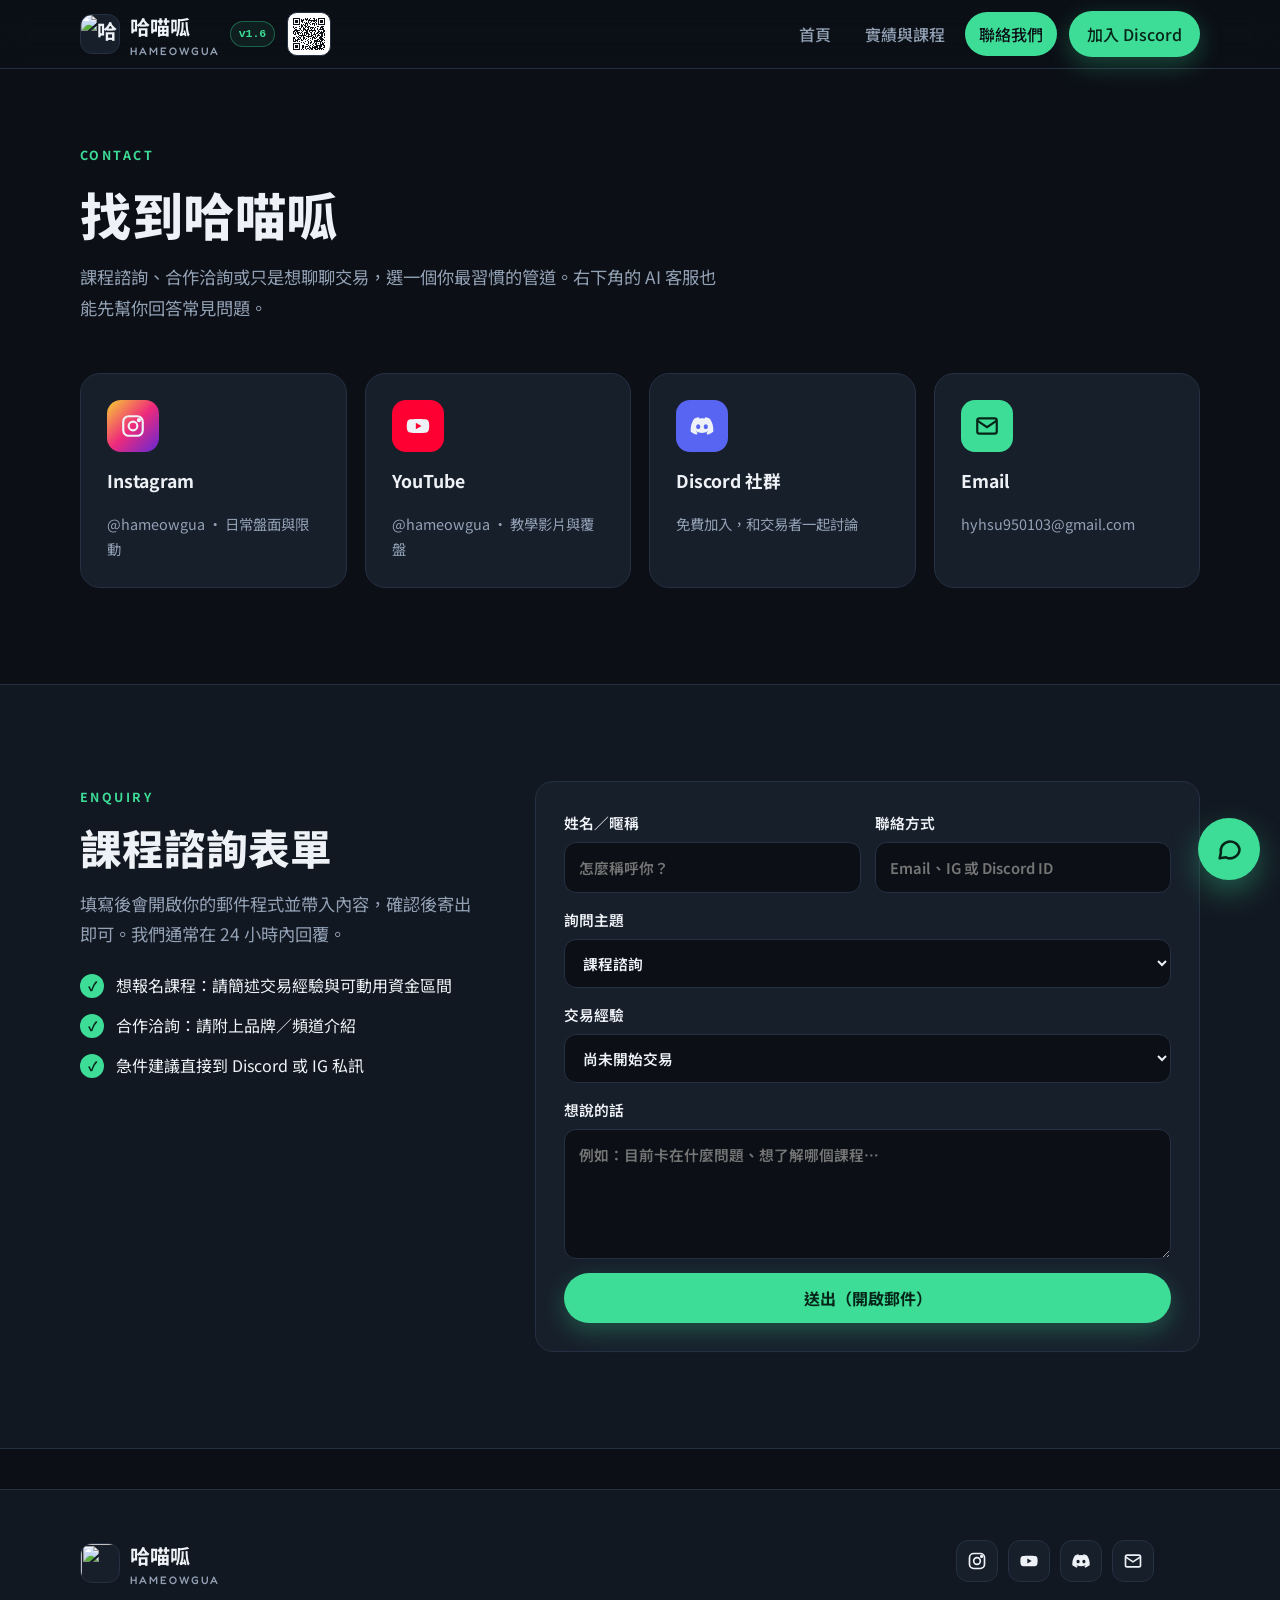
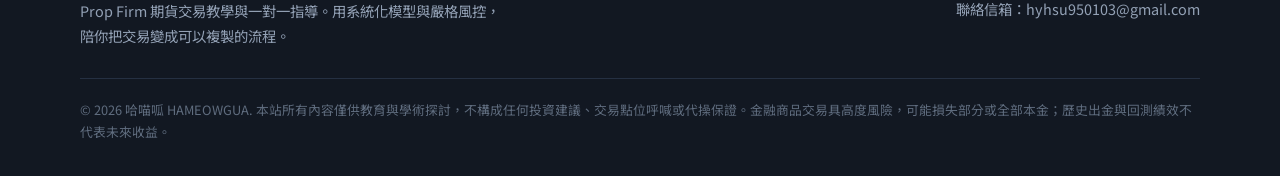
==== commit 2a9f73d4: "v1.6 首頁角色圖裁切放大、框縮小" ====
--- a/contact.html
+++ b/contact.html
@@ -9,7 +9,7 @@
 <meta property="og:description" content="聯絡哈喵呱：Instagram、YouTube、Discord 社群與 Email。課程諮詢與合作洽詢。">
 <meta property="og:type" content="website">
 <meta name="theme-color" content="#0c1016">
-<meta name="site-version" content="1.5">
+<meta name="site-version" content="1.6">
 <link rel="icon" type="image/png" sizes="32x32" href="assets/icons/favicon-32.png">
 <link rel="manifest" href="manifest.webmanifest">
 <link rel="apple-touch-icon" href="assets/icons/apple-touch-icon.png">
@@ -20,13 +20,13 @@
 <link rel="preconnect" href="https://fonts.googleapis.com">
 <link rel="preconnect" href="https://fonts.gstatic.com" crossorigin>
 <link href="https://fonts.googleapis.com/css2?family=Fredoka:wght@600;700&family=Noto+Sans+TC:wght@400;500;700;800&display=swap" rel="stylesheet">
-<link rel="stylesheet" href="assets/style.css?v=1.5">
+<link rel="stylesheet" href="assets/style.css?v=1.6">
 </head>
 <body>
 <header class="site-header">
   <div class="wrap nav">
     <a class="brand display" href="index.html"><img class="brand-logo" src="assets/img/brand-1.png" alt="哈喵呱 logo" loading="lazy" onerror="this.onerror=null;this.src='https://lh3.googleusercontent.com/d/10vGAkyjCVqrekcN_UrfqZpfrV-GQw5OU'"><span>哈喵呱<small>HAMEOWGUA</small></span></a>
-    <button type="button" class="ver-badge" title="點一下檢查並更新到最新版本">v1.5</button>
+    <button type="button" class="ver-badge" title="點一下檢查並更新到最新版本">v1.6</button>
     <button type="button" class="qr-btn" aria-label="顯示網站 QR Code" title="掃描 QR Code 開啟網站"><img src="assets/img/qr.svg" alt="網站 QR Code" width="40" height="40"></button>
     <button class="nav-toggle" aria-label="選單" aria-expanded="false">☰</button>
     <nav class="nav-links"><a href="index.html">首頁</a><a href="courses.html">實績與課程</a><a href="contact.html" class="active">聯絡我們</a><button type="button" class="btn btn-ghost install-btn" hidden style="padding:9px 16px">⬇ 安裝 App</button><a class="btn btn-frog" style="padding:9px 18px;margin-left:6px" data-link="discord" target="_blank" rel="noopener">加入 Discord</a></nav>
@@ -114,7 +114,7 @@
     <div class="copy">© <span class="year">2026</span> 哈喵呱 HAMEOWGUA. 本站所有內容僅供教育與學術探討，不構成任何投資建議、交易點位呼喊或代操保證。金融商品交易具高度風險，可能損失部分或全部本金；歷史出金與回測績效不代表未來收益。</div>
   </div>
 </footer>
-<script src="config.js?v=1.5"></script>
-<script src="assets/site.js?v=1.5"></script>
+<script src="config.js?v=1.6"></script>
+<script src="assets/site.js?v=1.6"></script>
 </body>
 </html>
--- a/assets/style.css
+++ b/assets/style.css
@@ -315,3 +315,11 @@
 .install-btn[hidden]{display:none}
 .ios-steps{text-align:left;color:#c8d0da;font-size:.95rem;padding-left:22px;display:grid;gap:6px;justify-self:stretch}
 @media (display-mode: standalone){.site-header{padding-top:env(safe-area-inset-top)}}
+
+/* ---------- brand-3 角色裁切放大（原圖左側為透明留白） ---------- */
+.split{grid-template-columns:minmax(0,.75fr) 1.25fr}
+.split-img{aspect-ratio:auto;max-height:none;display:block;width:100%;max-width:400px;justify-self:center;padding:28px 28px 0;overflow:hidden;cursor:zoom-in;
+  background:radial-gradient(70% 60% at 50% 45%,rgba(61,220,151,.16),transparent 70%),var(--panel)}
+.split-img .crop{position:relative;width:100%;aspect-ratio:333/371;overflow:hidden}
+.split-img .crop img{position:absolute;top:0;left:-117.1%;width:217.1%;max-width:none;max-height:none;height:auto;filter:drop-shadow(0 16px 24px rgba(0,0,0,.4))}
+@media (max-width:980px){.split{grid-template-columns:1fr}.split-img{max-width:340px}}
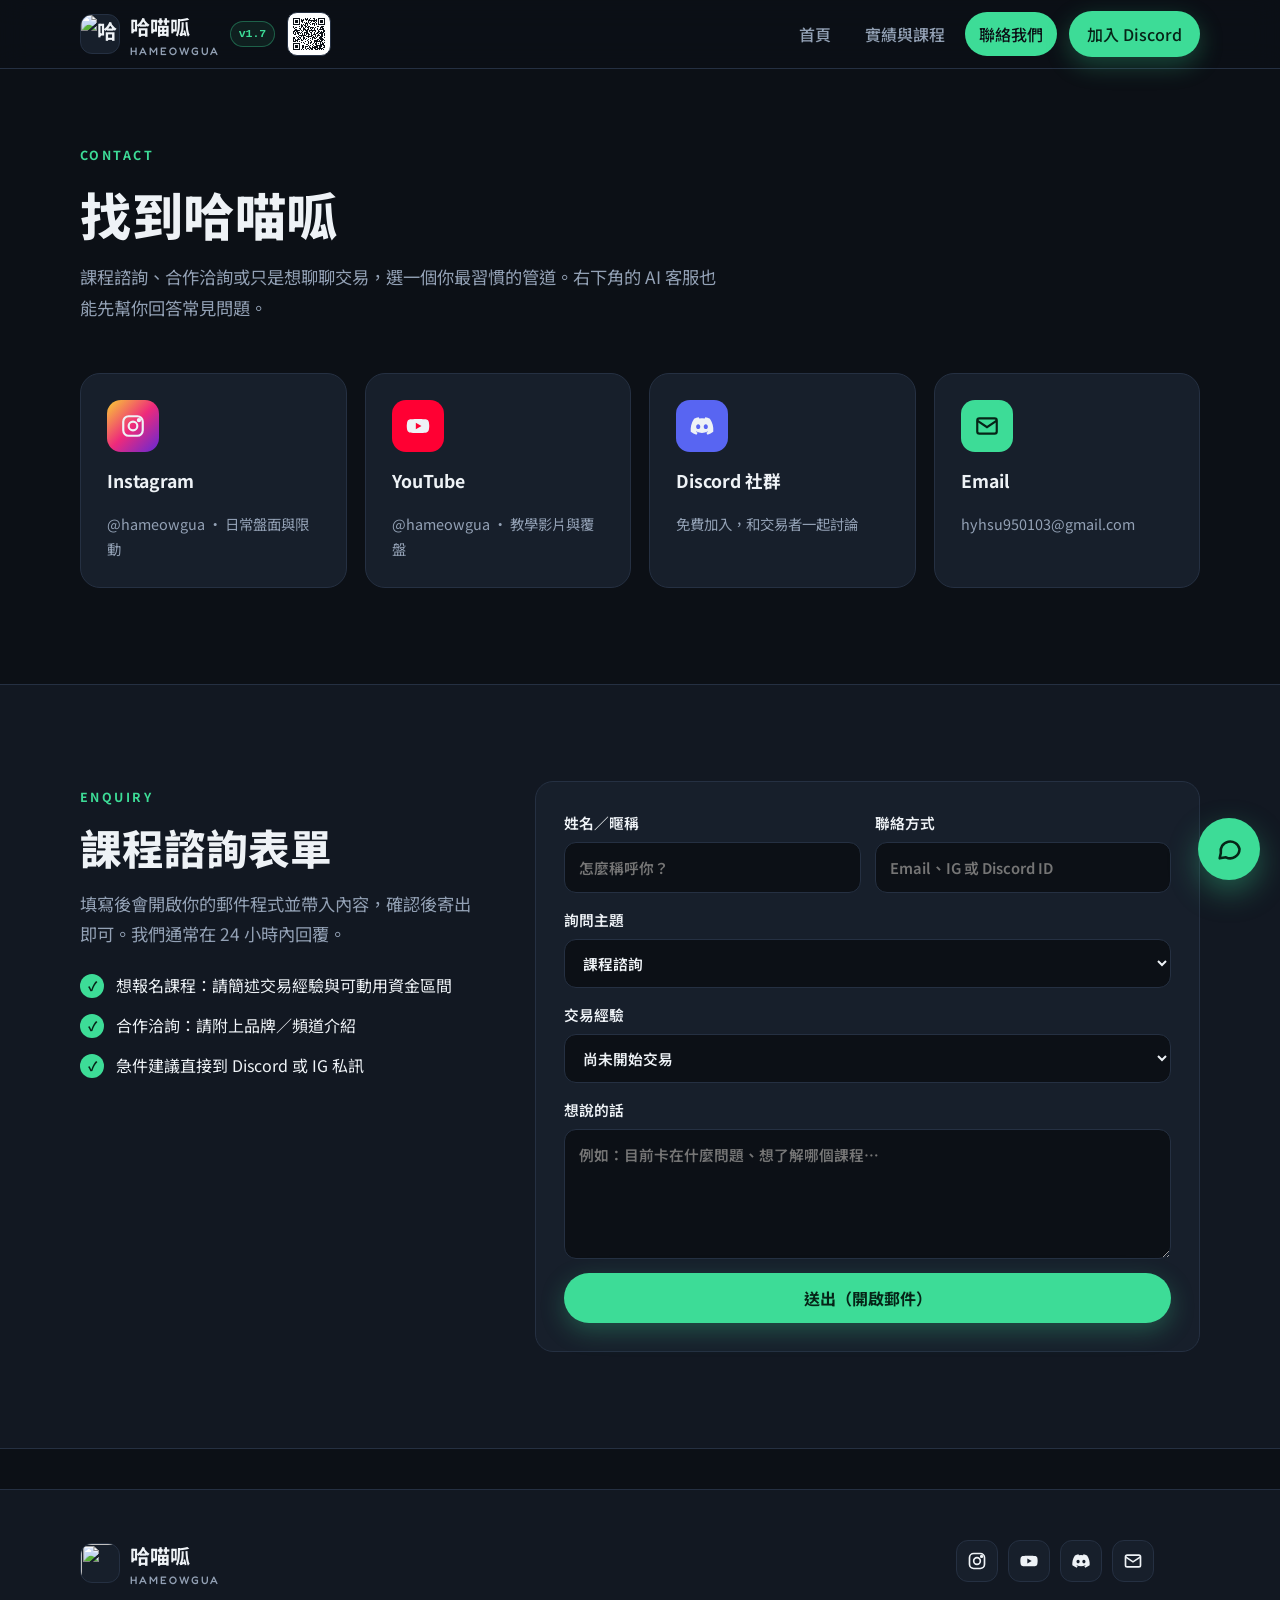
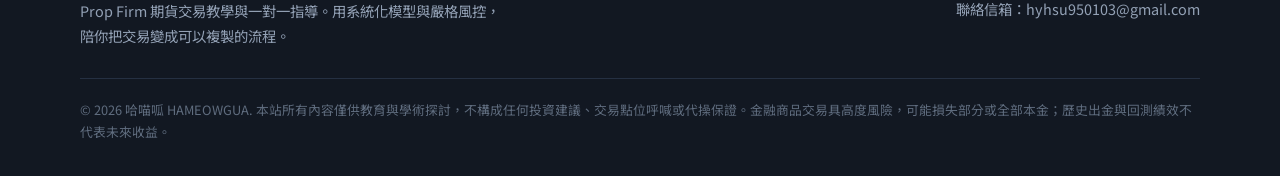
==== commit 2910a0f9: "v1.7 加入 GA4（G-JNJEQCQR6T）與報名、諮詢、客服、SNS 等關鍵行為事件追蹤" ====
--- a/contact.html
+++ b/contact.html
@@ -9,7 +9,7 @@
 <meta property="og:description" content="聯絡哈喵呱：Instagram、YouTube、Discord 社群與 Email。課程諮詢與合作洽詢。">
 <meta property="og:type" content="website">
 <meta name="theme-color" content="#0c1016">
-<meta name="site-version" content="1.6">
+<meta name="site-version" content="1.7">
 <link rel="icon" type="image/png" sizes="32x32" href="assets/icons/favicon-32.png">
 <link rel="manifest" href="manifest.webmanifest">
 <link rel="apple-touch-icon" href="assets/icons/apple-touch-icon.png">
@@ -20,13 +20,13 @@
 <link rel="preconnect" href="https://fonts.googleapis.com">
 <link rel="preconnect" href="https://fonts.gstatic.com" crossorigin>
 <link href="https://fonts.googleapis.com/css2?family=Fredoka:wght@600;700&family=Noto+Sans+TC:wght@400;500;700;800&display=swap" rel="stylesheet">
-<link rel="stylesheet" href="assets/style.css?v=1.6">
+<link rel="stylesheet" href="assets/style.css?v=1.7">
 </head>
 <body>
 <header class="site-header">
   <div class="wrap nav">
     <a class="brand display" href="index.html"><img class="brand-logo" src="assets/img/brand-1.png" alt="哈喵呱 logo" loading="lazy" onerror="this.onerror=null;this.src='https://lh3.googleusercontent.com/d/10vGAkyjCVqrekcN_UrfqZpfrV-GQw5OU'"><span>哈喵呱<small>HAMEOWGUA</small></span></a>
-    <button type="button" class="ver-badge" title="點一下檢查並更新到最新版本">v1.6</button>
+    <button type="button" class="ver-badge" title="點一下檢查並更新到最新版本">v1.7</button>
     <button type="button" class="qr-btn" aria-label="顯示網站 QR Code" title="掃描 QR Code 開啟網站"><img src="assets/img/qr.svg" alt="網站 QR Code" width="40" height="40"></button>
     <button class="nav-toggle" aria-label="選單" aria-expanded="false">☰</button>
     <nav class="nav-links"><a href="index.html">首頁</a><a href="courses.html">實績與課程</a><a href="contact.html" class="active">聯絡我們</a><button type="button" class="btn btn-ghost install-btn" hidden style="padding:9px 16px">⬇ 安裝 App</button><a class="btn btn-frog" style="padding:9px 18px;margin-left:6px" data-link="discord" target="_blank" rel="noopener">加入 Discord</a></nav>
@@ -114,7 +114,7 @@
     <div class="copy">© <span class="year">2026</span> 哈喵呱 HAMEOWGUA. 本站所有內容僅供教育與學術探討，不構成任何投資建議、交易點位呼喊或代操保證。金融商品交易具高度風險，可能損失部分或全部本金；歷史出金與回測績效不代表未來收益。</div>
   </div>
 </footer>
-<script src="config.js?v=1.6"></script>
-<script src="assets/site.js?v=1.6"></script>
+<script src="config.js?v=1.7"></script>
+<script src="assets/site.js?v=1.7"></script>
 </body>
 </html>
